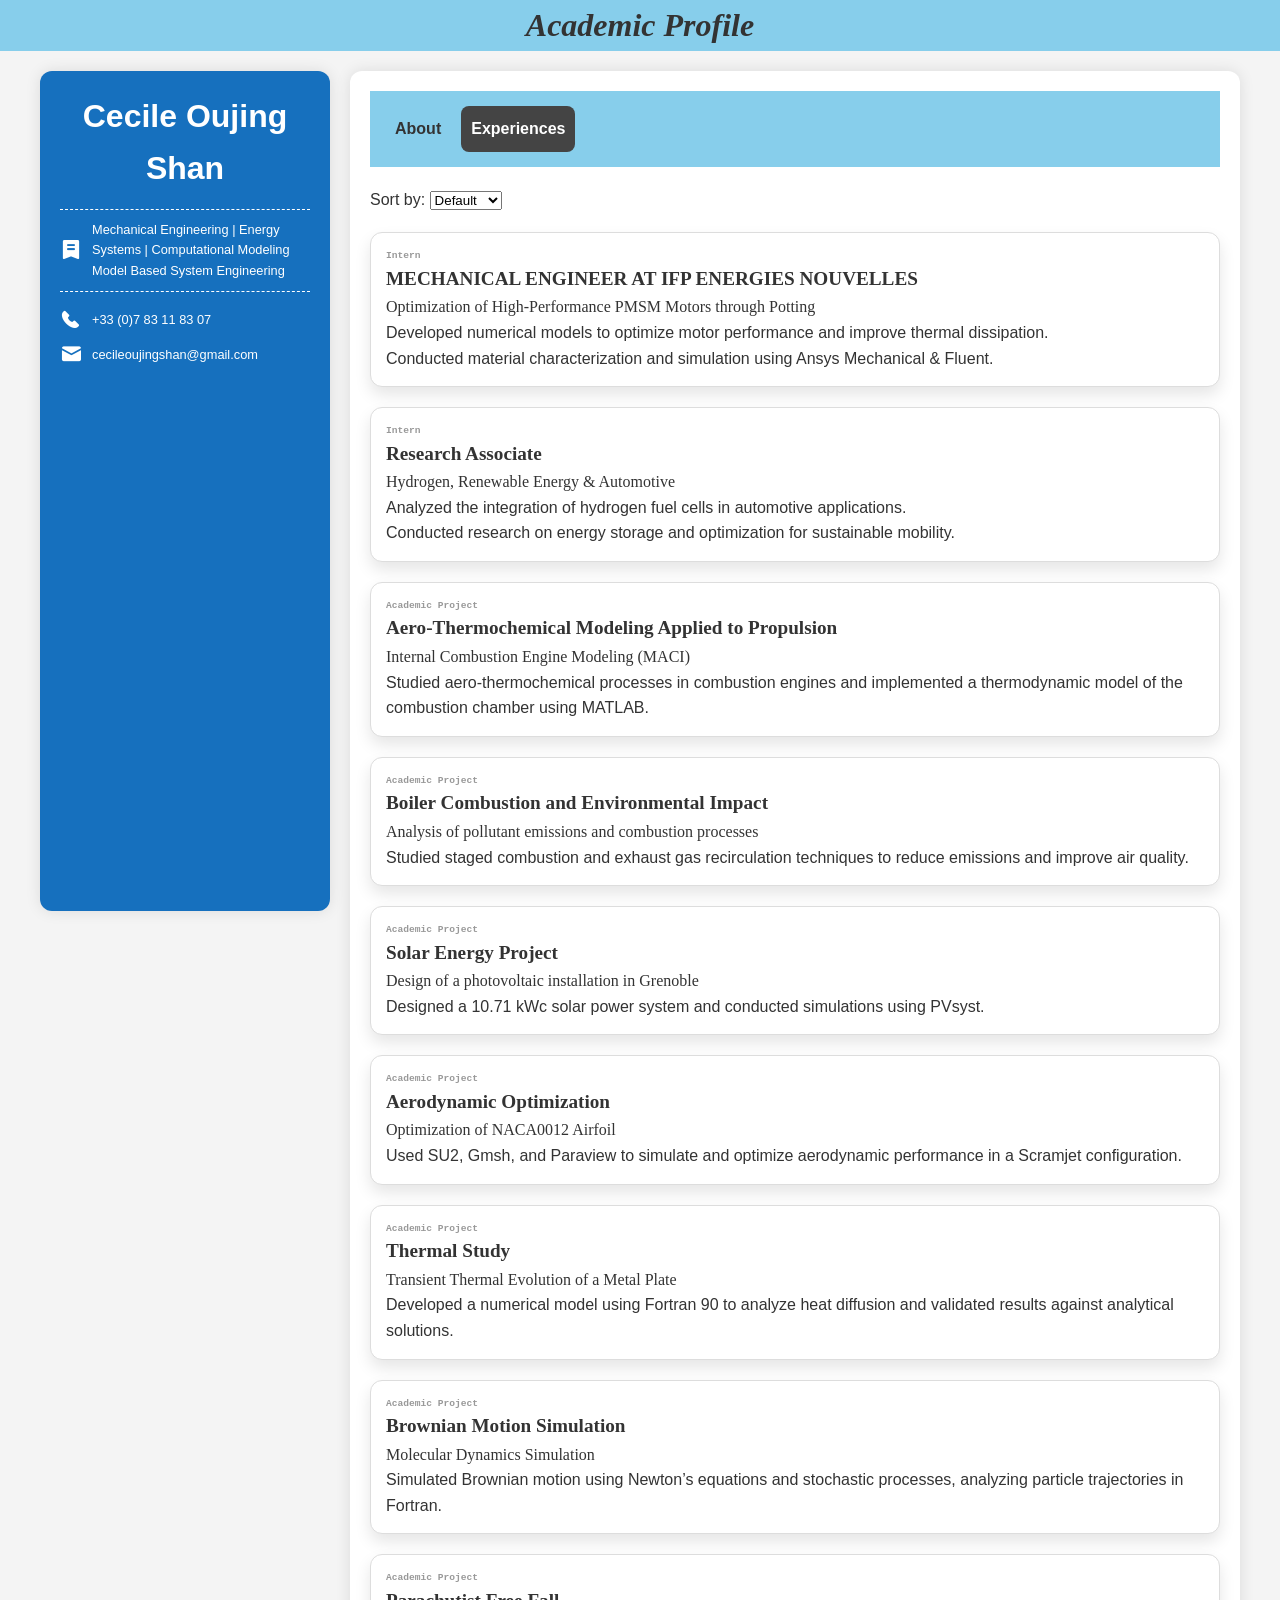
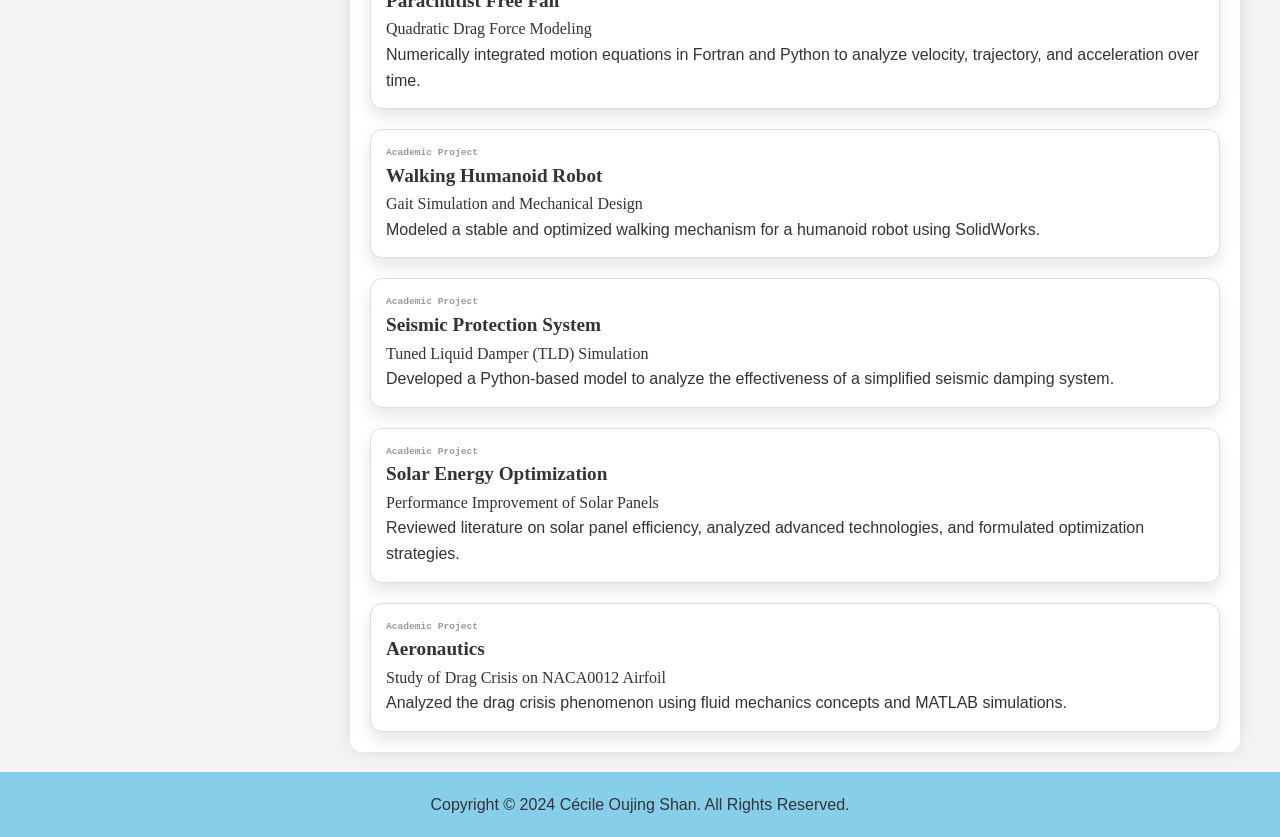
==== experiences.html @ 818da2b6 "Update experiences.html" ====
<!DOCTYPE html>
<html lang="en">
<head>
    <meta charset="UTF-8">
    <link rel="stylesheet" href="./iconfont.css">
    <meta name="viewport" content="width=device-width, initial-scale=1.0">
    <link rel="stylesheet" href="styles.css">
    <title>Experiences - My GitHub Portfolio</title>
    <style>
        /* Resetting some styles for better compatibility */
        body, h1, p, a, ul {
            margin: 0;
            padding: 0;
            box-sizing: border-box;
        }

        body {
            font-family: Arial, sans-serif;
            background-color: #f4f4f4;
            color: #333333;
            line-height: 1.6;
        }

        header {
            background: #87CEEB;
            color: #333333;
            padding: 0px;
            text-align: center;
            font-family: 'Times New Roman', Times, serif;
            font-style: italic;
        }

        .container {
            max-width: 1200px;
            margin: 20px auto;
            display: flex;
            gap: 20px;
            align-items: flex-start;
        }

        .sidebar-container {
            width: 250px;
            min-height: 800px;
            padding: 20px;
            background: #1670be;
            box-shadow: 0 0 15px rgba(0, 0, 0, 0.1);
            border-radius: 12px;
            position: sticky;
            top: 20px;
            flex-shrink: 0;
            color: white;
        }

        .content-wrapper {
            flex-grow: 1;
            display: flex;
            flex-direction: column;
            gap: 20px;
        }

        .content-container {
            flex-grow: 1;
            padding: 20px;
            background: #fff;
            box-shadow: 0 0 15px rgba(0, 0, 0, 0.1);
            border-radius: 12px;
            display: flex;
            flex-direction: column;
        }

        .navigation {
            background: #87CEEB;
            padding: 15px;
            text-align: left;
            margin-bottom: 20px;
            display: flex;
            gap: 10px;
        }

        .navigation a {
            color: #333;
            text-decoration: none;
            padding: 10px;
            border-radius: 8px;
            font-weight: bold;
            transition: background-color 0.3s, color 0.3s;
        }

        .navigation a.active {
            background-color: #444444;
            color: #fff;
        }

        .navigation a:hover {
            background-color: #999;
            color: #fff;
        }

        .dropdown {
            margin-bottom: 20px;
        }

        .profile {
            text-align: center;
        }

        .contact-info {
            margin-top: 15px;
            text-align: left;
            border-top: 1px dashed white;
            padding-top: 10px;
        }

        .contact-info p {
            display: flex;
            align-items: center;
            font-size: 0.8em;
            color: white;
        }

        .contact-info p:nth-last-child(3) {
            border-bottom: 1px dashed white;
            padding-bottom: 10px;
            margin-bottom: 10px;
        }

        .experiences {
            display: flex;
            flex-direction: column;
            gap: 20px;
        }

        .experience-card {
            background: #fff;
            padding: 15px;
            border: 1px solid #dddddd;
            border-radius: 12px;
            box-shadow: 0 8px 16px rgba(0, 0, 0, 0.1);
            transition: transform 0.3s ease, box-shadow 0.3s ease;
            text-align: left;
        }

        .experience-card:hover {
            transform: scale(1.05) translateY(-5px);
            box-shadow: 0 15px 30px rgba(0, 0, 0, 0.2);
        }

        .type-label {
            font-weight: bold;
            font-size: 0.6em;
            color: #999;
            font-family: 'Courier New', Courier, monospace;
            margin-bottom: 0px;
            display: block;
        }
        
        .experience-card-title {
            font-weight: bold;
            font-size: 1.2em;
            font-family: Cambria, Cochin, Georgia, Times, 'Times New Roman', serif;
        }

        .experience-card-content {
            font-size: 1em;
            font-family:'Times New Roman', Times, serif;
        }

        footer {
            background: #87CEEB;
            color: #333333;
            text-align: center;
            margin-top: 20px;
            padding: 20px;
        }
    </style>
</head>
<body>
    <header>
        <h1>Academic Profile</h1>
    </header>

    <div class="container">
        <div class="sidebar-container">
            <div class="profile">
                <h1>Cecile Oujing Shan</h1>
                <div class="contact-info">
                    <p><span class="iconfont icon-major" style="margin-right: 10px;"></span> Mechanical Engineering | Energy Systems | Computational Modeling <br> Model Based System Engineering </p>
                    <p><span class="iconfont icon-phone" style="margin-right: 10px;"></span> +33 (0)7 83 11 83 07</p>
                    <p><span class="iconfont icon-email" style="margin-right: 10px;"></span> cecileoujingshan@gmail.com</p>
                </div>
            </div>
        </div>
        <div class="content-container">
            <div class="navigation">
                <a href="index.html">About</a>
                <a href="experiences.html" class="active">Experiences</a>
            </div>
            <div class="dropdown">
                <label for="sortOptions">Sort by:</label>
                <select id="sortOptions">
                    <option value="default">Default</option>
                    <option value="type">Type</option>
                    <option value="title-asc">Title A-Z</option>
                    <option value="title-desc">Title Z-A</option>
                </select>
            </div>
            <div class="experiences">
                <a href="https://github.com/satori-sys/Academic-Profile/blob/main/02_Experiences%20IFPEN.md" target="_blank" style="text-decoration: none; color: inherit;">
                    <div class="experience-card">
                        <span class="type-label">Intern</span>
                        <span class="experience-card-title">MECHANICAL ENGINEER AT IFP ENERGIES NOUVELLES</span>
                        <p><span class="experience-card-content">Optimization of High-Performance PMSM Motors through Potting</span></p>
                        <p>Developed numerical models to optimize motor performance and improve thermal dissipation.</p>
                        <p>Conducted material characterization and simulation using Ansys Mechanical & Fluent.</p>
                    </div>
                </a>
                <a href="https://github.com/satori-sys/Academic-Profile/blob/main/03_Experience%20ITG%20consulting.md" target="_blank" style="text-decoration: none; color: inherit;">
                    <div class="experience-card">
                        <span class="type-label">Intern</span>
                        <span class="experience-card-title">Research Associate</span>
                        <p><span class="experience-card-content"> Hydrogen, Renewable Energy & Automotive </span></p>
                        <p>Analyzed the integration of hydrogen fuel cells in automotive applications.</p>
                        <p>Conducted research on energy storage and optimization for sustainable mobility.</p>
                    </div>
                </a>
              
    <a href="https://github.com/satori-sys/Academic-Profile/blob/main/03_Projets%20acad%C3%A9miques.md" target="_blank" style="text-decoration: none; color: inherit;">
        <div class="experience-card">
            <span class="type-label">Academic Project</span>
            <span class="experience-card-title">Aero-Thermochemical Modeling Applied to Propulsion</span>
            <p><span class="experience-card-content">Internal Combustion Engine Modeling (MACI)</span></p>
            <p>Studied aero-thermochemical processes in combustion engines and implemented a thermodynamic model of the combustion chamber using MATLAB.</p>
        </div>
    </a>

    <a href="https://github.com/satori-sys/Academic-Profile/blob/main/03_Projets%20acad%C3%A9miques.md" target="_blank" style="text-decoration: none; color: inherit;">
        <div class="experience-card">
            <span class="type-label">Academic Project</span>
            <span class="experience-card-title">Boiler Combustion and Environmental Impact</span>
            <p><span class="experience-card-content">Analysis of pollutant emissions and combustion processes</span></p>
            <p>Studied staged combustion and exhaust gas recirculation techniques to reduce emissions and improve air quality.</p>
        </div>
    </a>

    <a href="https://github.com/satori-sys/Academic-Profile/blob/main/03_Projets%20acad%C3%A9miques.md" target="_blank" style="text-decoration: none; color: inherit;">
        <div class="experience-card">
            <span class="type-label">Academic Project</span>
            <span class="experience-card-title">Solar Energy Project</span>
            <p><span class="experience-card-content">Design of a photovoltaic installation in Grenoble</span></p>
            <p>Designed a 10.71 kWc solar power system and conducted simulations using PVsyst.</p>
        </div>
    </a>

    <a href="https://github.com/satori-sys/Academic-Profile/blob/main/03_Projets%20acad%C3%A9miques.md" target="_blank" style="text-decoration: none; color: inherit;">
        <div class="experience-card">
            <span class="type-label">Academic Project</span>
            <span class="experience-card-title">Aerodynamic Optimization</span>
            <p><span class="experience-card-content">Optimization of NACA0012 Airfoil</span></p>
            <p>Used SU2, Gmsh, and Paraview to simulate and optimize aerodynamic performance in a Scramjet configuration.</p>
        </div>
    </a>

    <a href="https://github.com/satori-sys/Academic-Profile/blob/main/03_Projets%20acad%C3%A9miques.md" target="_blank" style="text-decoration: none; color: inherit;">
        <div class="experience-card">
            <span class="type-label">Academic Project</span>
            <span class="experience-card-title">Thermal Study</span>
            <p><span class="experience-card-content">Transient Thermal Evolution of a Metal Plate</span></p>
            <p>Developed a numerical model using Fortran 90 to analyze heat diffusion and validated results against analytical solutions.</p>
        </div>
    </a>

    <a href="https://github.com/satori-sys/Academic-Profile/blob/main/03_Projets%20acad%C3%A9miques.md" target="_blank" style="text-decoration: none; color: inherit;">
        <div class="experience-card">
            <span class="type-label">Academic Project</span>
            <span class="experience-card-title">Brownian Motion Simulation</span>
            <p><span class="experience-card-content">Molecular Dynamics Simulation</span></p>
            <p>Simulated Brownian motion using Newton’s equations and stochastic processes, analyzing particle trajectories in Fortran.</p>
        </div>
    </a>

    <a href="https://github.com/satori-sys/Academic-Profile/blob/main/03_Projets%20acad%C3%A9miques.md" target="_blank" style="text-decoration: none; color: inherit;">
        <div class="experience-card">
            <span class="type-label">Academic Project</span>
            <span class="experience-card-title">Parachutist Free Fall</span>
            <p><span class="experience-card-content">Quadratic Drag Force Modeling</span></p>
            <p>Numerically integrated motion equations in Fortran and Python to analyze velocity, trajectory, and acceleration over time.</p>
        </div>
    </a>

    <a href="https://github.com/satori-sys/Academic-Profile/blob/main/03_Projets%20acad%C3%A9miques.md" target="_blank" style="text-decoration: none; color: inherit;">
        <div class="experience-card">
            <span class="type-label">Academic Project</span>
            <span class="experience-card-title">Walking Humanoid Robot</span>
            <p><span class="experience-card-content">Gait Simulation and Mechanical Design</span></p>
            <p>Modeled a stable and optimized walking mechanism for a humanoid robot using SolidWorks.</p>
        </div>
    </a>

    <a href="https://github.com/satori-sys/Academic-Profile/blob/main/03_Projets%20acad%C3%A9miques.md" target="_blank" style="text-decoration: none; color: inherit;">
        <div class="experience-card">
            <span class="type-label">Academic Project</span>
            <span class="experience-card-title">Seismic Protection System</span>
            <p><span class="experience-card-content">Tuned Liquid Damper (TLD) Simulation</span></p>
            <p>Developed a Python-based model to analyze the effectiveness of a simplified seismic damping system.</p>
        </div>
    </a>

    <a href="https://github.com/satori-sys/Academic-Profile/blob/main/03_Projets%20acad%C3%A9miques.md" target="_blank" style="text-decoration: none; color: inherit;">
        <div class="experience-card">
            <span class="type-label">Academic Project</span>
            <span class="experience-card-title">Solar Energy Optimization</span>
            <p><span class="experience-card-content">Performance Improvement of Solar Panels</span></p>
            <p>Reviewed literature on solar panel efficiency, analyzed advanced technologies, and formulated optimization strategies.</p>
        </div>
    </a>

    <a href="https://github.com/satori-sys/Academic-Profile/blob/main/03_Projets%20acad%C3%A9miques.md" target="_blank" style="text-decoration: none; color: inherit;">
        <div class="experience-card">
            <span class="type-label">Academic Project</span>
            <span class="experience-card-title">Aeronautics</span>
            <p><span class="experience-card-content">Study of Drag Crisis on NACA0012 Airfoil</span></p>
            <p>Analyzed the drag crisis phenomenon using fluid mechanics concepts and MATLAB simulations.</p>
        </div>
    </a>
                <!-- Add more experiences here -->
</div>
        </div>
    </div>

    <footer>
        <p>Copyright &copy; 2024 Cécile Oujing Shan. All Rights Reserved.</p>
    </footer>

    <script>
        const experienceCards = Array.from(document.querySelectorAll('.experience-card'));
        const originalOrder = [...experienceCards]; // 
        
        document.getElementById('sortOptions').addEventListener('change', function() {
            const sortValue = this.value;
    
            let sortedCards;
    
            switch (sortValue) {
                case 'title-asc':
                    sortedCards = experienceCards.sort((a, b) => {
                        const titleA = a.querySelector('.experience-card-title').textContent.trim().toLowerCase();
                        const titleB = b.querySelector('.experience-card-title').textContent.trim().toLowerCase();
                        return titleA.localeCompare(titleB); // 
                    });
                    break;
    
                case 'title-desc':
                    sortedCards = experienceCards.sort((a, b) => {
                        const titleA = a.querySelector('.experience-card-title').textContent.trim().toLowerCase();
                        const titleB = b.querySelector('.experience-card-title').textContent.trim().toLowerCase();
                        return titleB.localeCompare(titleA); // 
                    });
                    break;
    
                case 'type':
                    sortedCards = experienceCards.sort((a, b) => {
                        const typeA = a.querySelector('.type-label').textContent.trim();
                        const typeB = b.querySelector('.type-label').textContent.trim();
                        return typeA.localeCompare(typeB);
                    });
                    break;
    
                case 'default':
                default:
                    sortedCards = originalOrder; // 
                    break;
            }
    
            const experiencesContainer = document.querySelector('.experiences');
            experiencesContainer.innerHTML = '';
            sortedCards.forEach(card => experiencesContainer.appendChild(card.parentElement));
        });
    </script>    
    
</body>
</html>
---- iconfont.css ----
@font-face {
  font-family: "iconfont"; /* Project id  */
  src: url('iconfont.ttf?t=1730293900936') format('truetype');
}

.iconfont {
  font-family: "iconfont" !important;
  font-size: 22px;
  font-style: normal;
  -webkit-font-smoothing: antialiased;
  -moz-osx-font-smoothing: grayscale;
}

.icon-phone:before {
  content: "\e96c";
}

.icon-email:before {
  content: "\e68e";
}

.icon-major:before {
  content: "\e665";
}
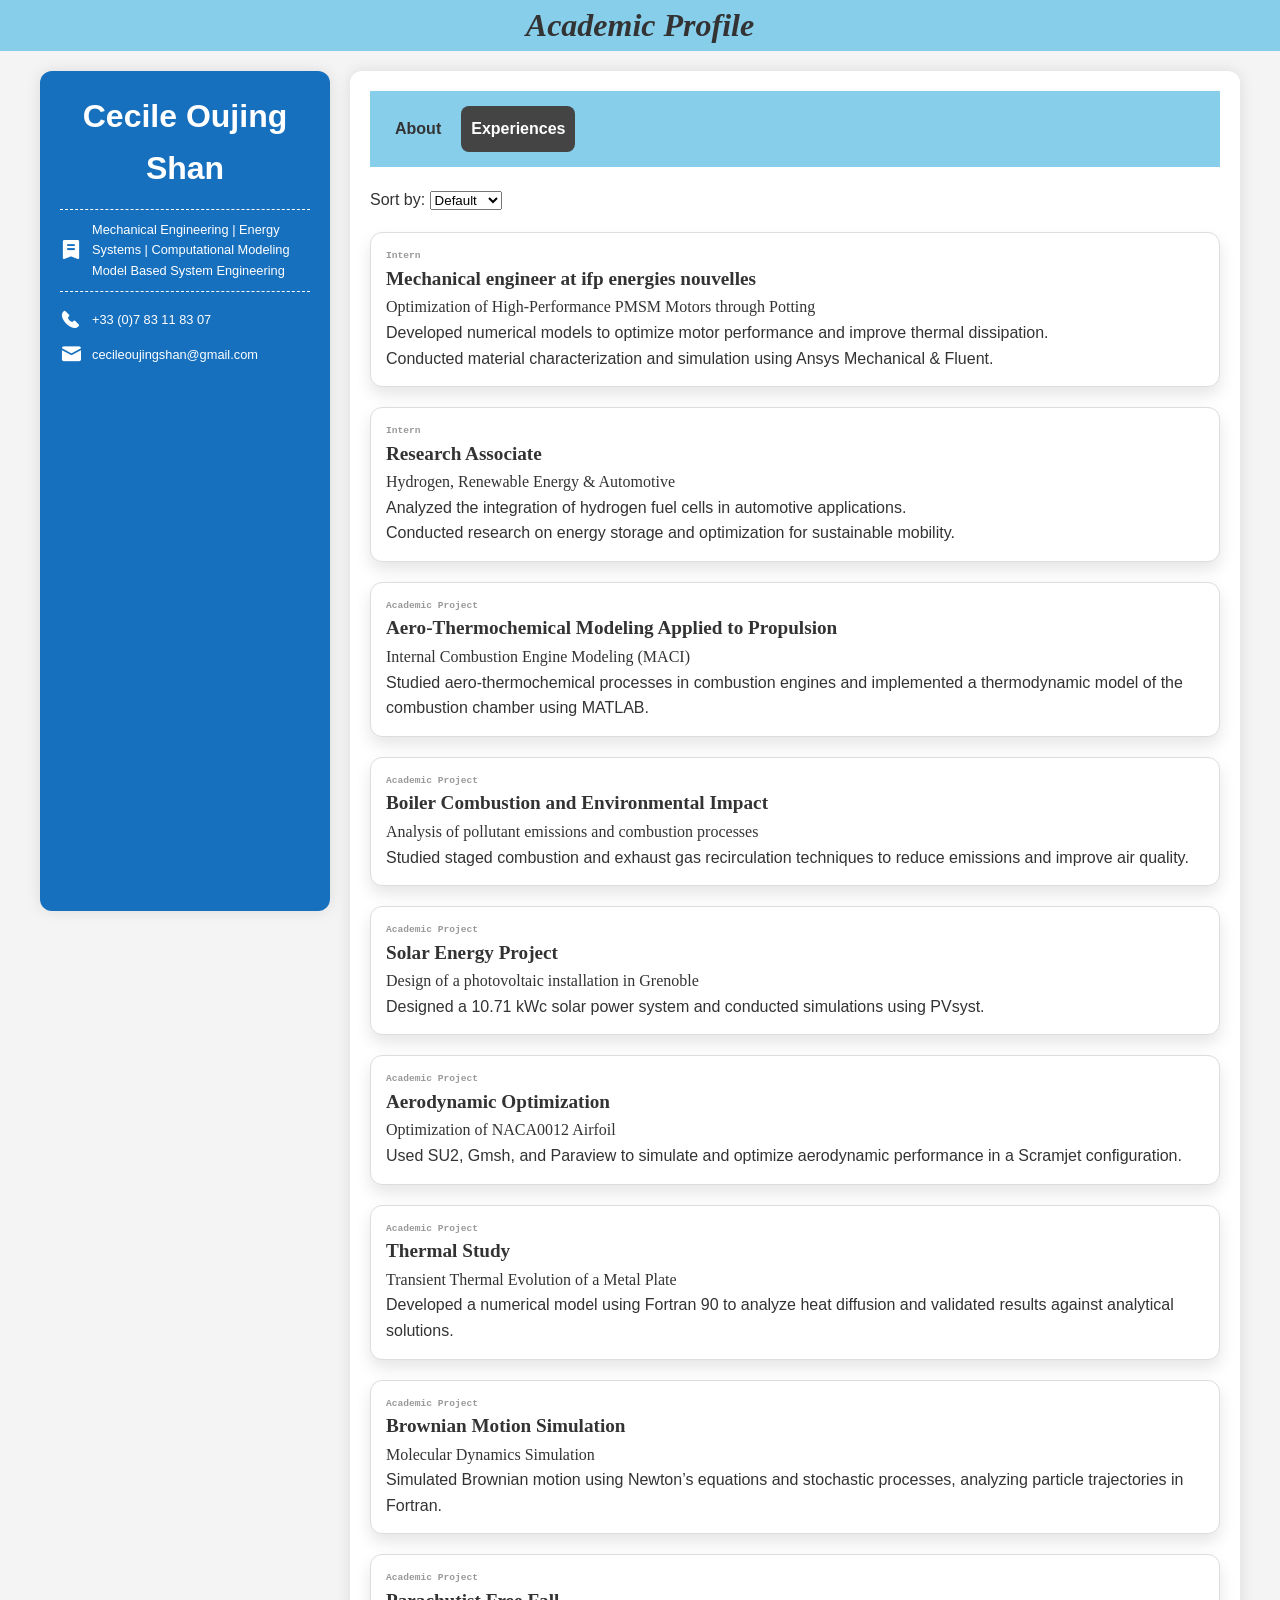
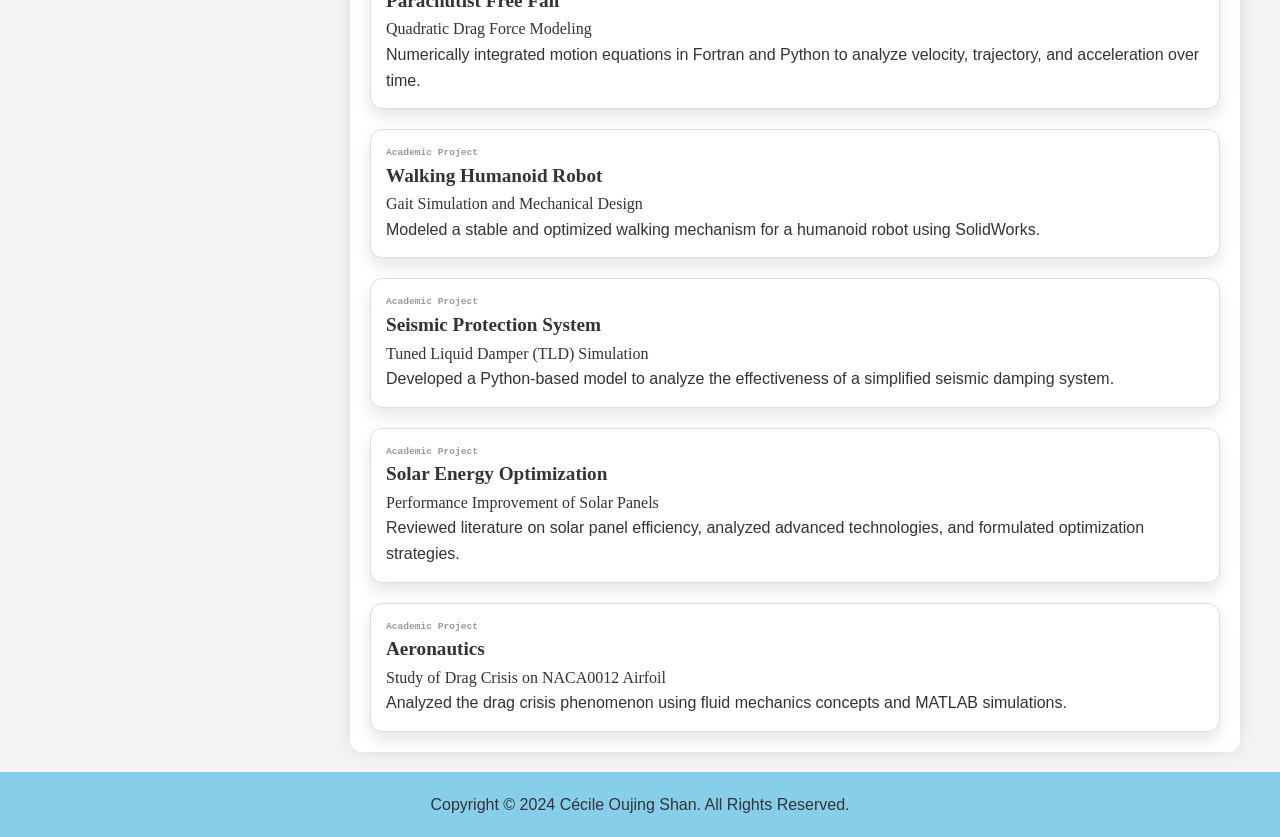
==== commit 50aa6d6d: "Update experiences.html" ====
--- a/experiences.html
+++ b/experiences.html
@@ -208,7 +208,7 @@
                 <a href="https://github.com/satori-sys/Academic-Profile/blob/main/02_Experiences%20IFPEN.md" target="_blank" style="text-decoration: none; color: inherit;">
                     <div class="experience-card">
                         <span class="type-label">Intern</span>
-                        <span class="experience-card-title">MECHANICAL ENGINEER AT IFP ENERGIES NOUVELLES</span>
+                        <span class="experience-card-title">Mechanical engineer at ifp energies nouvelles</span>
                         <p><span class="experience-card-content">Optimization of High-Performance PMSM Motors through Potting</span></p>
                         <p>Developed numerical models to optimize motor performance and improve thermal dissipation.</p>
                         <p>Conducted material characterization and simulation using Ansys Mechanical & Fluent.</p>
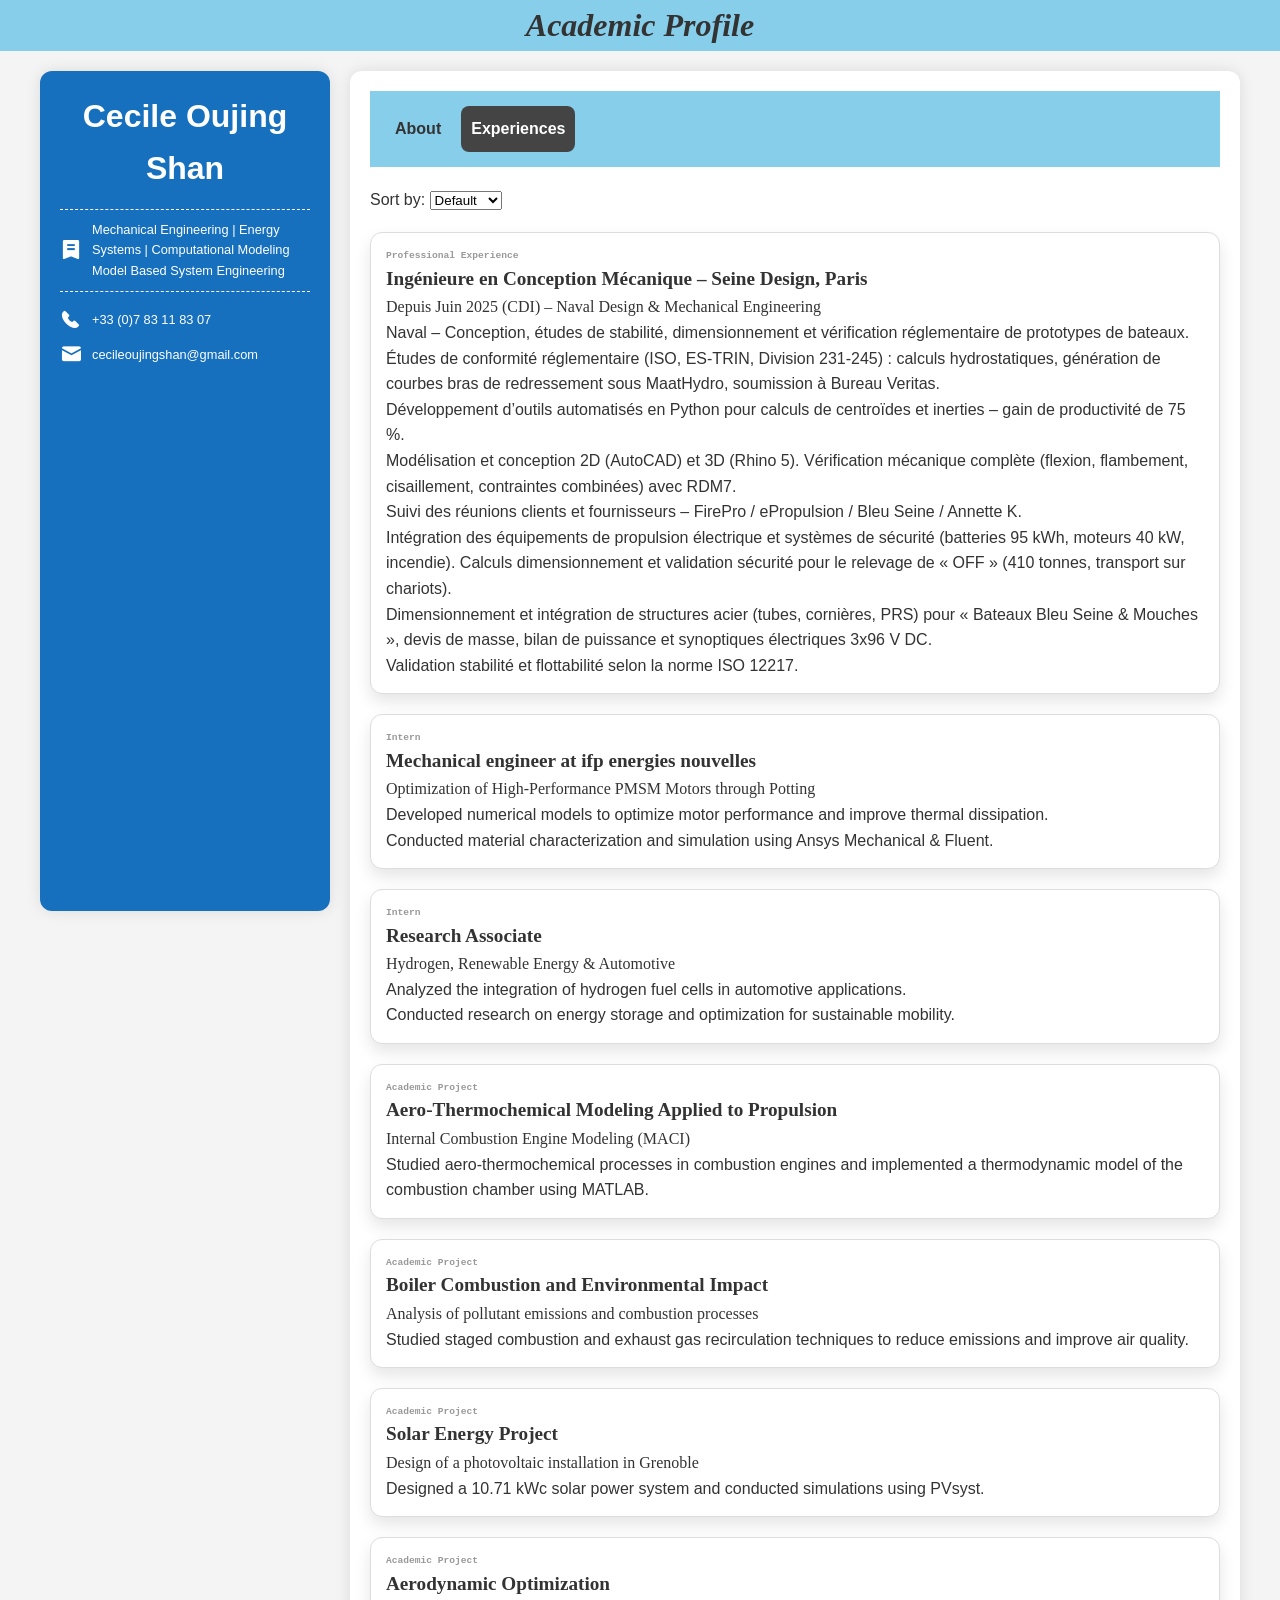
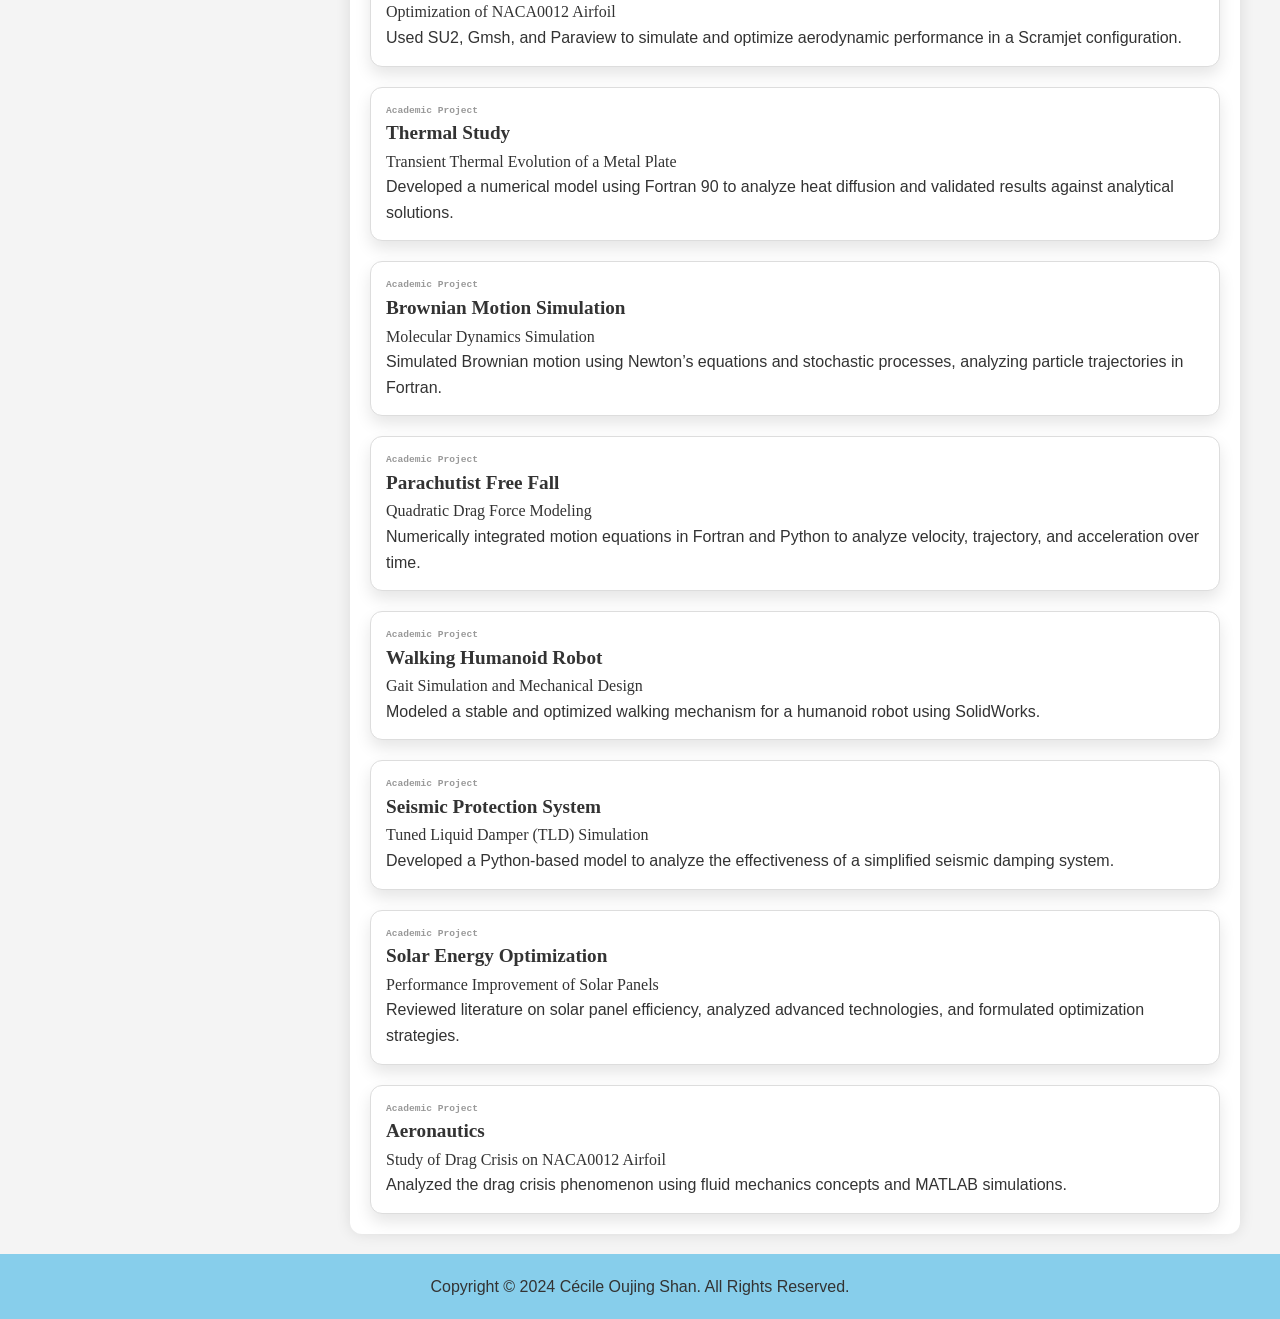
==== commit 988403a3: "Update experiences.html" ====
--- a/experiences.html
+++ b/experiences.html
@@ -205,7 +205,25 @@
                 </select>
             </div>
             <div class="experiences">
-                <a href="https://github.com/satori-sys/Academic-Profile/blob/main/02_Experiences%20IFPEN.md" target="_blank" style="text-decoration: none; color: inherit;">
+                <!-- Seine Design Experience -->
+                <a href="#" target="_blank" style="text-decoration: none; color: inherit;">
+                    <div class="experience-card">
+                        <span class="type-label">Professional Experience</span>
+                        <span class="experience-card-title">Ingénieure en Conception Mécanique – Seine Design, Paris</span>
+                        <p><span class="experience-card-content">Depuis Juin 2025 (CDI) – Naval Design & Mechanical Engineering</span></p>
+                        <p>Naval – Conception, études de stabilité, dimensionnement et vérification réglementaire de prototypes de bateaux.</p>
+                        <p>Études de conformité réglementaire (ISO, ES-TRIN, Division 231-245) : calculs hydrostatiques, génération de courbes bras de redressement sous MaatHydro, soumission à Bureau Veritas.</p>
+                        <p>Développement d’outils automatisés en Python pour calculs de centroïdes et inerties – gain de productivité de 75 %.</p>
+                        <p>Modélisation et conception 2D (AutoCAD) et 3D (Rhino 5). Vérification mécanique complète (flexion, flambement, cisaillement, contraintes combinées) avec RDM7.</p>
+                        <p>Suivi des réunions clients et fournisseurs – FirePro / ePropulsion / Bleu Seine / Annette K.</p>
+                        <p>Intégration des équipements de propulsion électrique et systèmes de sécurité (batteries 95 kWh, moteurs 40 kW, incendie). Calculs dimensionnement et validation sécurité pour le relevage de « OFF » (410 tonnes, transport sur chariots).</p>
+                        <p>Dimensionnement et intégration de structures acier (tubes, cornières, PRS) pour « Bateaux Bleu Seine & Mouches », devis de masse, bilan de puissance et synoptiques électriques 3x96 V DC.</p>
+                        <p>Validation stabilité et flottabilité selon la norme ISO 12217.</p>
+                    </div>
+                </a>
+
+                <!-- Add more experiences here -->
+                <a href="https://github.com/satori-sys/Academic-Profile/blob/main/01_IFPEN.md" target="_blank" style="text-decoration: none; color: inherit;">
                     <div class="experience-card">
                         <span class="type-label">Intern</span>
                         <span class="experience-card-title">Mechanical engineer at ifp energies nouvelles</span>
@@ -214,7 +232,7 @@
                         <p>Conducted material characterization and simulation using Ansys Mechanical & Fluent.</p>
                     </div>
                 </a>
-                <a href="https://github.com/satori-sys/Academic-Profile/blob/main/03_Experience%20ITG%20consulting.md" target="_blank" style="text-decoration: none; color: inherit;">
+                <a href="https://github.com/satori-sys/Academic-Profile/blob/main/02_ITG%20consulting.md" target="_blank" style="text-decoration: none; color: inherit;">
                     <div class="experience-card">
                         <span class="type-label">Intern</span>
                         <span class="experience-card-title">Research Associate</span>
@@ -224,7 +242,7 @@
                     </div>
                 </a>
               
-    <a href="https://github.com/satori-sys/Academic-Profile/blob/main/03_Projets%20acad%C3%A9miques.md" target="_blank" style="text-decoration: none; color: inherit;">
+    <a href="https://github.com/satori-sys/Academic-Profile/blob/main/03_Academic%20projects.md" target="_blank" style="text-decoration: none; color: inherit;">
         <div class="experience-card">
             <span class="type-label">Academic Project</span>
             <span class="experience-card-title">Aero-Thermochemical Modeling Applied to Propulsion</span>
@@ -233,7 +251,7 @@
         </div>
     </a>
 
-    <a href="https://github.com/satori-sys/Academic-Profile/blob/main/03_Projets%20acad%C3%A9miques.md" target="_blank" style="text-decoration: none; color: inherit;">
+    <a href="https://github.com/satori-sys/Academic-Profile/blob/main/03_Academic%20projects.md" target="_blank" style="text-decoration: none; color: inherit;">
         <div class="experience-card">
             <span class="type-label">Academic Project</span>
             <span class="experience-card-title">Boiler Combustion and Environmental Impact</span>
@@ -242,7 +260,7 @@
         </div>
     </a>
 
-    <a href="https://github.com/satori-sys/Academic-Profile/blob/main/03_Projets%20acad%C3%A9miques.md" target="_blank" style="text-decoration: none; color: inherit;">
+    <a href="https://github.com/satori-sys/Academic-Profile/blob/main/03_Academic%20projects.md" target="_blank" style="text-decoration: none; color: inherit;">
         <div class="experience-card">
             <span class="type-label">Academic Project</span>
             <span class="experience-card-title">Solar Energy Project</span>
@@ -251,7 +269,7 @@
         </div>
     </a>
 
-    <a href="https://github.com/satori-sys/Academic-Profile/blob/main/03_Projets%20acad%C3%A9miques.md" target="_blank" style="text-decoration: none; color: inherit;">
+    <a href="https://github.com/satori-sys/Academic-Profile/blob/main/03_Academic%20projects.md" target="_blank" style="text-decoration: none; color: inherit;">
         <div class="experience-card">
             <span class="type-label">Academic Project</span>
             <span class="experience-card-title">Aerodynamic Optimization</span>
@@ -260,7 +278,7 @@
         </div>
     </a>
 
-    <a href="https://github.com/satori-sys/Academic-Profile/blob/main/03_Projets%20acad%C3%A9miques.md" target="_blank" style="text-decoration: none; color: inherit;">
+    <a href="https://github.com/satori-sys/Academic-Profile/blob/main/03_Academic%20projects.md" target="_blank" style="text-decoration: none; color: inherit;">
         <div class="experience-card">
             <span class="type-label">Academic Project</span>
             <span class="experience-card-title">Thermal Study</span>
@@ -269,7 +287,7 @@
         </div>
     </a>
 
-    <a href="https://github.com/satori-sys/Academic-Profile/blob/main/03_Projets%20acad%C3%A9miques.md" target="_blank" style="text-decoration: none; color: inherit;">
+    <a href="https://github.com/satori-sys/Academic-Profile/blob/main/03_Academic%20projects.md" target="_blank" style="text-decoration: none; color: inherit;">
         <div class="experience-card">
             <span class="type-label">Academic Project</span>
             <span class="experience-card-title">Brownian Motion Simulation</span>
@@ -278,7 +296,7 @@
         </div>
     </a>
 
-    <a href="https://github.com/satori-sys/Academic-Profile/blob/main/03_Projets%20acad%C3%A9miques.md" target="_blank" style="text-decoration: none; color: inherit;">
+    <a href="https://github.com/satori-sys/Academic-Profile/blob/main/03_Academic%20projects.md" target="_blank" style="text-decoration: none; color: inherit;">
         <div class="experience-card">
             <span class="type-label">Academic Project</span>
             <span class="experience-card-title">Parachutist Free Fall</span>
@@ -287,7 +305,7 @@
         </div>
     </a>
 
-    <a href="https://github.com/satori-sys/Academic-Profile/blob/main/03_Projets%20acad%C3%A9miques.md" target="_blank" style="text-decoration: none; color: inherit;">
+    <a href="https://github.com/satori-sys/Academic-Profile/blob/main/03_Academic%20projects.md" target="_blank" style="text-decoration: none; color: inherit;">
         <div class="experience-card">
             <span class="type-label">Academic Project</span>
             <span class="experience-card-title">Walking Humanoid Robot</span>
@@ -296,7 +314,7 @@
         </div>
     </a>
 
-    <a href="https://github.com/satori-sys/Academic-Profile/blob/main/03_Projets%20acad%C3%A9miques.md" target="_blank" style="text-decoration: none; color: inherit;">
+    <a href="https://github.com/satori-sys/Academic-Profile/blob/main/03_Academic%20projects.md" target="_blank" style="text-decoration: none; color: inherit;">
         <div class="experience-card">
             <span class="type-label">Academic Project</span>
             <span class="experience-card-title">Seismic Protection System</span>
@@ -305,7 +323,7 @@
         </div>
     </a>
 
-    <a href="https://github.com/satori-sys/Academic-Profile/blob/main/03_Projets%20acad%C3%A9miques.md" target="_blank" style="text-decoration: none; color: inherit;">
+    <a href="https://github.com/satori-sys/Academic-Profile/blob/main/03_Academic%20projects.md" target="_blank" style="text-decoration: none; color: inherit;">
         <div class="experience-card">
             <span class="type-label">Academic Project</span>
             <span class="experience-card-title">Solar Energy Optimization</span>
@@ -314,7 +332,7 @@
         </div>
     </a>
 
-    <a href="https://github.com/satori-sys/Academic-Profile/blob/main/03_Projets%20acad%C3%A9miques.md" target="_blank" style="text-decoration: none; color: inherit;">
+    <a href="https://github.com/satori-sys/Academic-Profile/blob/main/03_Academic%20projects.md" target="_blank" style="text-decoration: none; color: inherit;">
         <div class="experience-card">
             <span class="type-label">Academic Project</span>
             <span class="experience-card-title">Aeronautics</span>
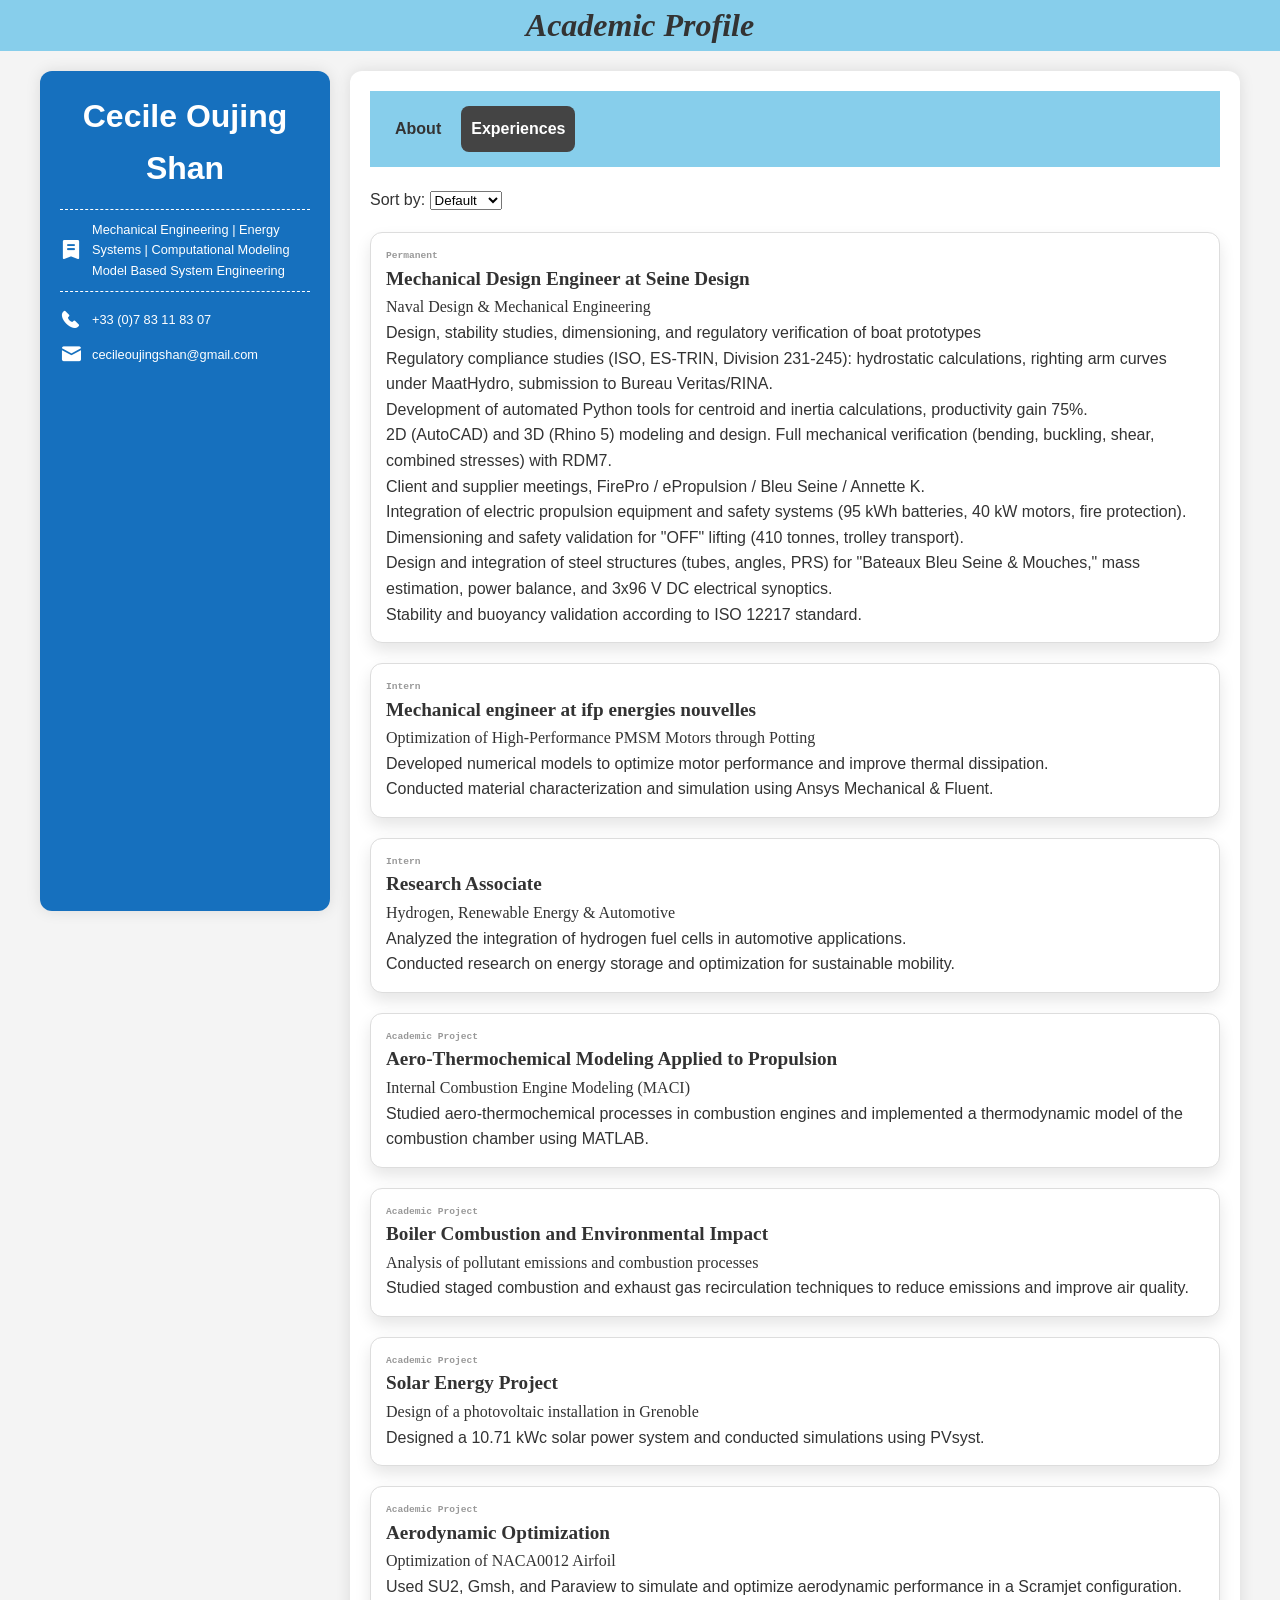
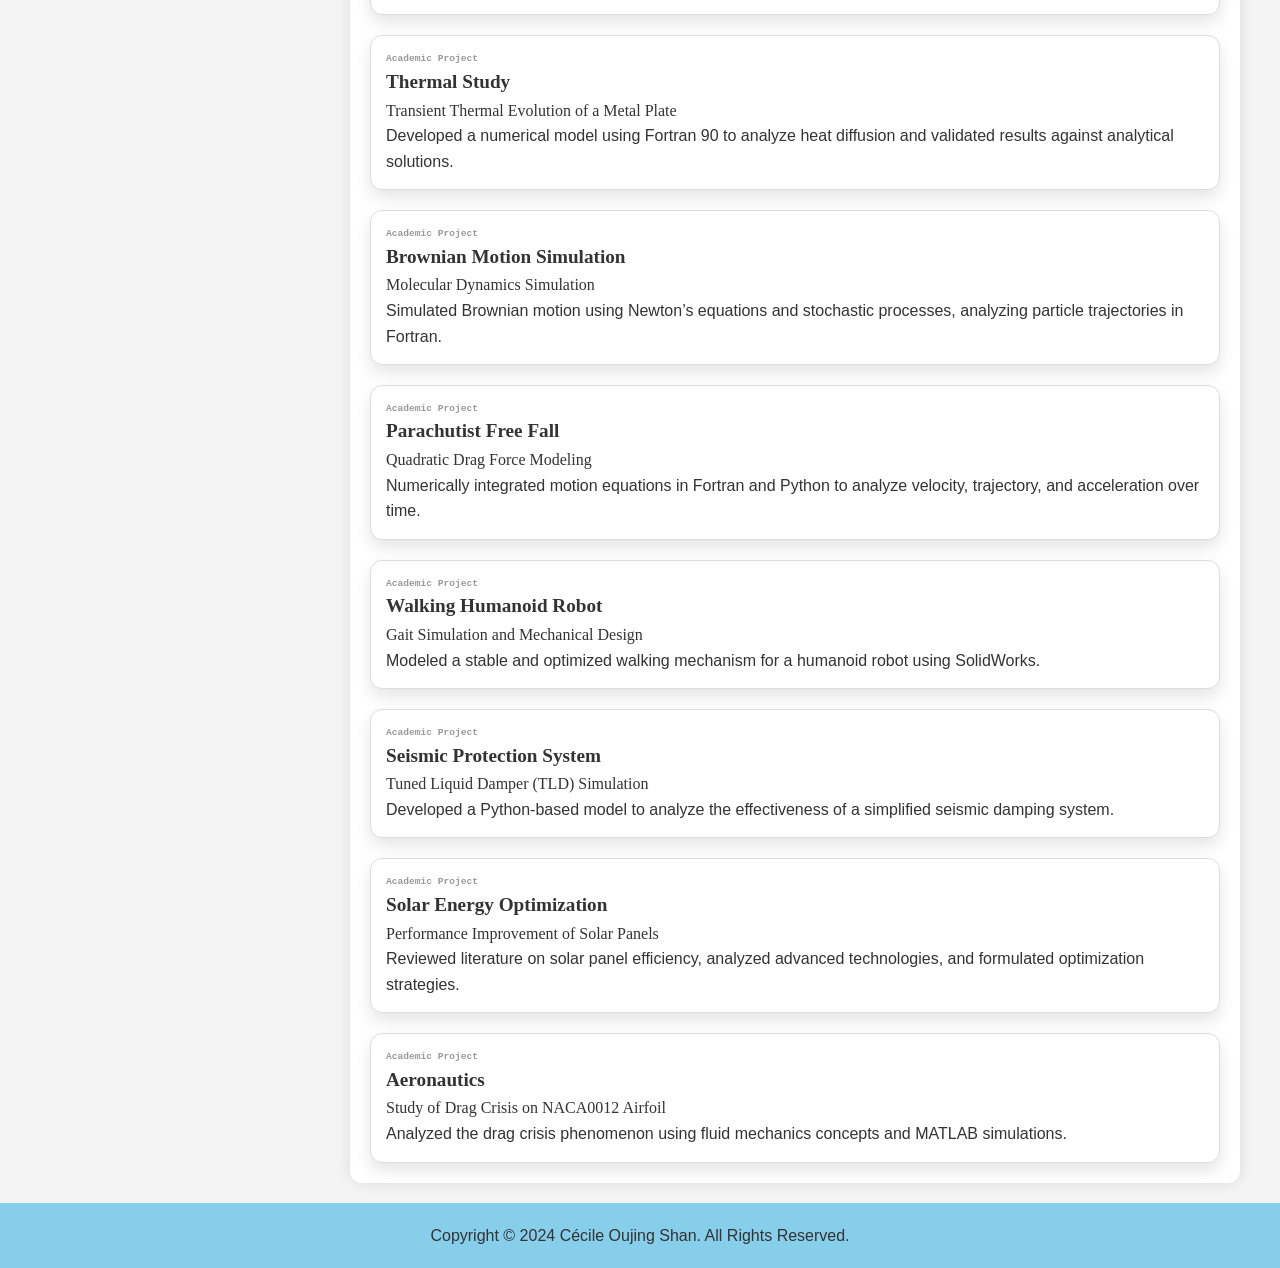
==== commit 87b0e7f6: "Update experiences.html" ====
--- a/experiences.html
+++ b/experiences.html
@@ -208,17 +208,17 @@
                 <!-- Seine Design Experience -->
                 <a href="#" target="_blank" style="text-decoration: none; color: inherit;">
                     <div class="experience-card">
-                        <span class="type-label">Professional Experience</span>
-                        <span class="experience-card-title">Ingénieure en Conception Mécanique – Seine Design, Paris</span>
-                        <p><span class="experience-card-content">Depuis Juin 2025 (CDI) – Naval Design & Mechanical Engineering</span></p>
-                        <p>Naval – Conception, études de stabilité, dimensionnement et vérification réglementaire de prototypes de bateaux.</p>
-                        <p>Études de conformité réglementaire (ISO, ES-TRIN, Division 231-245) : calculs hydrostatiques, génération de courbes bras de redressement sous MaatHydro, soumission à Bureau Veritas.</p>
-                        <p>Développement d’outils automatisés en Python pour calculs de centroïdes et inerties – gain de productivité de 75 %.</p>
-                        <p>Modélisation et conception 2D (AutoCAD) et 3D (Rhino 5). Vérification mécanique complète (flexion, flambement, cisaillement, contraintes combinées) avec RDM7.</p>
-                        <p>Suivi des réunions clients et fournisseurs – FirePro / ePropulsion / Bleu Seine / Annette K.</p>
-                        <p>Intégration des équipements de propulsion électrique et systèmes de sécurité (batteries 95 kWh, moteurs 40 kW, incendie). Calculs dimensionnement et validation sécurité pour le relevage de « OFF » (410 tonnes, transport sur chariots).</p>
-                        <p>Dimensionnement et intégration de structures acier (tubes, cornières, PRS) pour « Bateaux Bleu Seine & Mouches », devis de masse, bilan de puissance et synoptiques électriques 3x96 V DC.</p>
-                        <p>Validation stabilité et flottabilité selon la norme ISO 12217.</p>
+                        <span class="type-label">Permanent</span>
+                       <span class="experience-card-title">Mechanical Design Engineer at Seine Design</span>
+                        <p><span class="experience-card-content">Naval Design & Mechanical Engineering</span></p>
+                        <p>Design, stability studies, dimensioning, and regulatory verification of boat prototypes</p>
+                        <p>Regulatory compliance studies (ISO, ES-TRIN, Division 231-245): hydrostatic calculations, righting arm curves under MaatHydro, submission to Bureau Veritas/RINA.</p>
+                        <p>Development of automated Python tools for centroid and inertia calculations, productivity gain 75%.</p>
+                        <p>2D (AutoCAD) and 3D (Rhino 5) modeling and design. Full mechanical verification (bending, buckling, shear, combined stresses) with RDM7.</p>
+                        <p>Client and supplier meetings, FirePro / ePropulsion / Bleu Seine / Annette K.</p>
+                        <p>Integration of electric propulsion equipment and safety systems (95 kWh batteries, 40 kW motors, fire protection). Dimensioning and safety validation for "OFF" lifting (410 tonnes, trolley transport).</p>
+                        <p>Design and integration of steel structures (tubes, angles, PRS) for "Bateaux Bleu Seine & Mouches," mass estimation, power balance, and 3x96 V DC electrical synoptics.</p>
+                        <p>Stability and buoyancy validation according to ISO 12217 standard.</p>
                     </div>
                 </a>
 
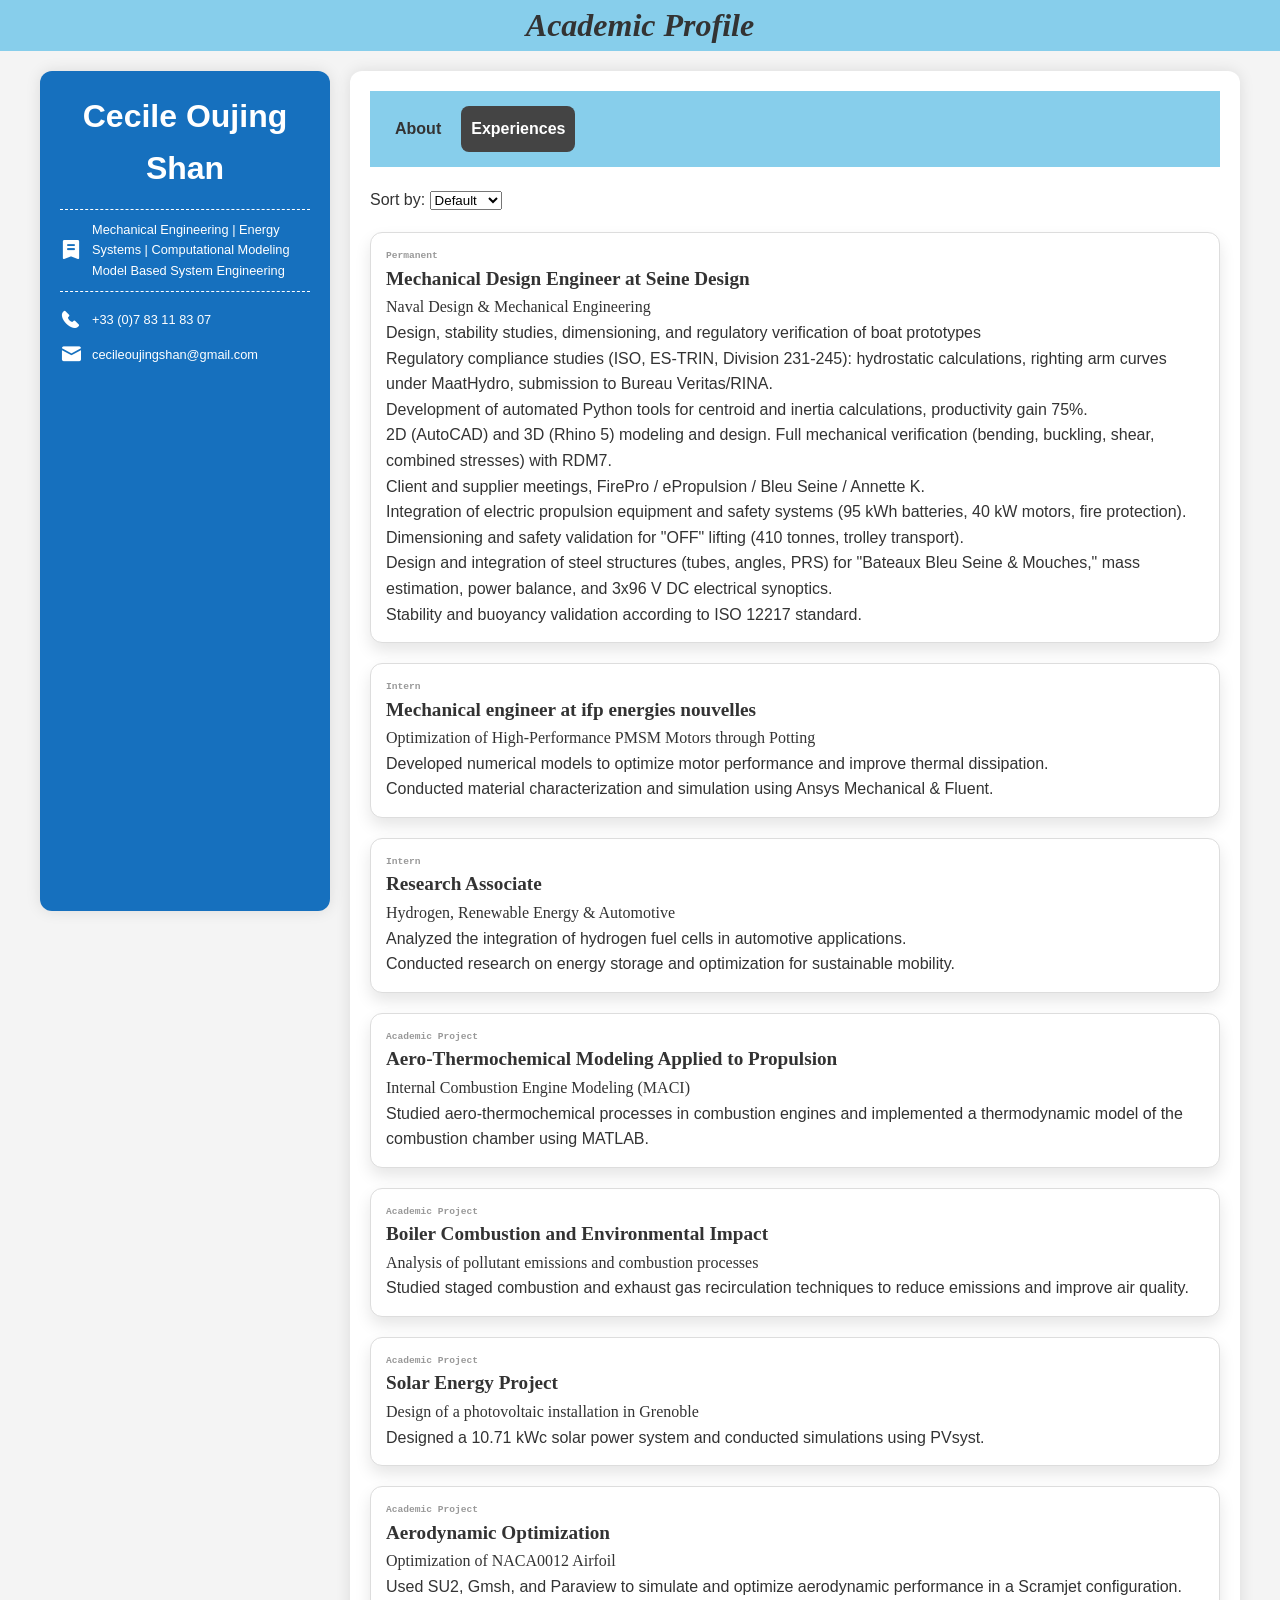
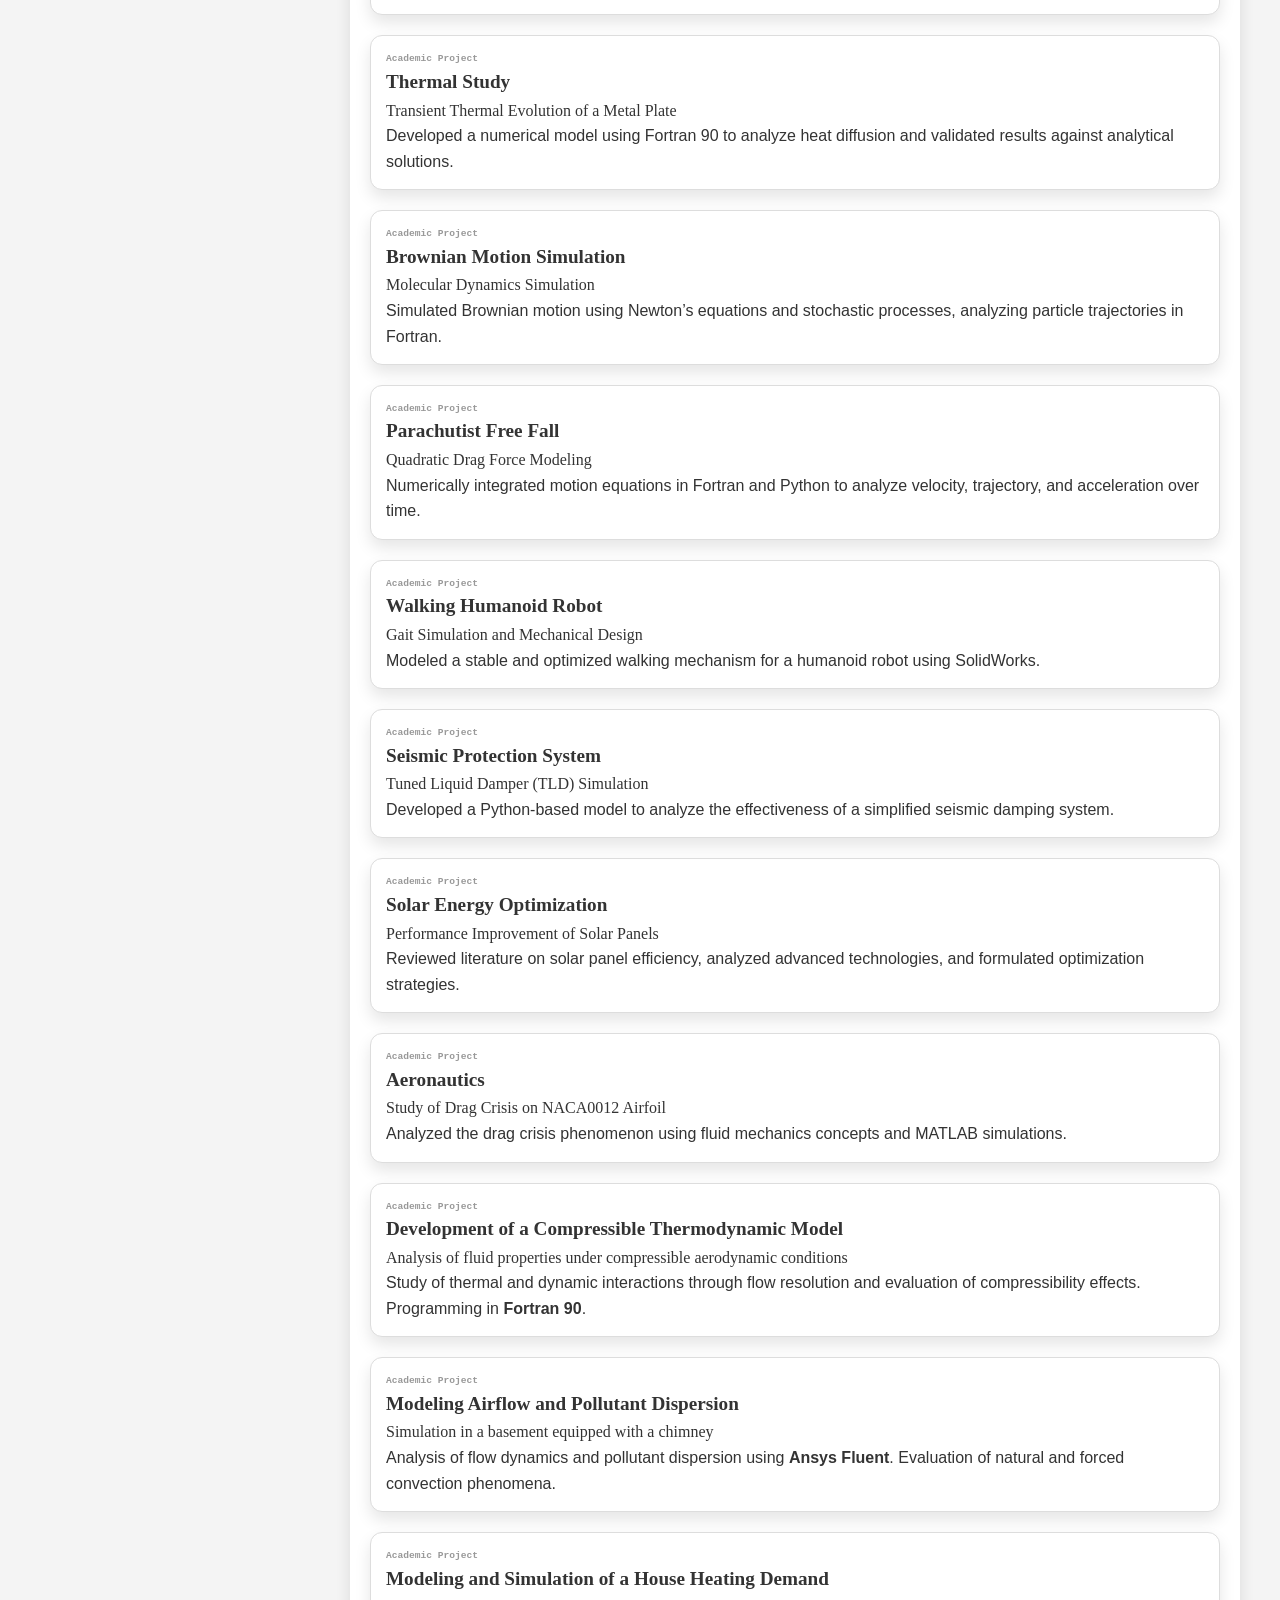
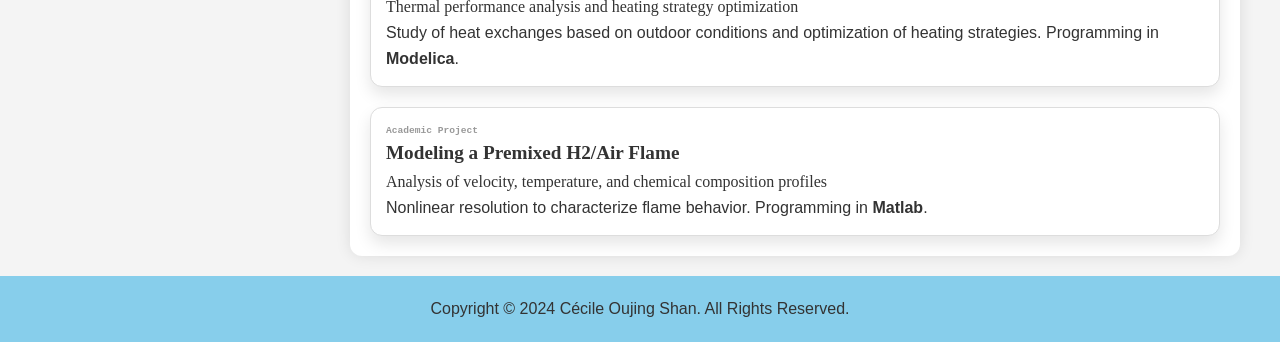
==== commit 8422868c: "Update experiences.html" ====
--- a/experiences.html
+++ b/experiences.html
@@ -340,6 +340,42 @@
             <p>Analyzed the drag crisis phenomenon using fluid mechanics concepts and MATLAB simulations.</p>
         </div>
     </a>
+
+                <a href="https://github.com/satori-sys/Academic-Profile/blob/main/04_CompressibleThermo.md" target="_blank" style="text-decoration: none; color: inherit;">
+    <div class="experience-card">
+        <span class="type-label">Academic Project</span>
+        <span class="experience-card-title">Development of a Compressible Thermodynamic Model</span>
+        <p><span class="experience-card-content">Analysis of fluid properties under compressible aerodynamic conditions</span></p>
+        <p>Study of thermal and dynamic interactions through flow resolution and evaluation of compressibility effects. Programming in <strong>Fortran 90</strong>.</p>
+    </div>
+</a>
+
+<a href="https://github.com/satori-sys/Academic-Profile/blob/main/04_FlowPollutant.md" target="_blank" style="text-decoration: none; color: inherit;">
+    <div class="experience-card">
+        <span class="type-label">Academic Project</span>
+        <span class="experience-card-title">Modeling Airflow and Pollutant Dispersion</span>
+        <p><span class="experience-card-content">Simulation in a basement equipped with a chimney</span></p>
+        <p>Analysis of flow dynamics and pollutant dispersion using <strong>Ansys Fluent</strong>. Evaluation of natural and forced convection phenomena.</p>
+    </div>
+</a>
+
+<a href="https://github.com/satori-sys/Academic-Profile/blob/main/04_HouseThermal.md" target="_blank" style="text-decoration: none; color: inherit;">
+    <div class="experience-card">
+        <span class="type-label">Academic Project</span>
+        <span class="experience-card-title">Modeling and Simulation of a House Heating Demand</span>
+        <p><span class="experience-card-content">Thermal performance analysis and heating strategy optimization</span></p>
+        <p>Study of heat exchanges based on outdoor conditions and optimization of heating strategies. Programming in <strong>Modelica</strong>.</p>
+    </div>
+</a>
+
+<a href="https://github.com/satori-sys/Academic-Profile/blob/main/04_H2AirFlame.md" target="_blank" style="text-decoration: none; color: inherit;">
+    <div class="experience-card">
+        <span class="type-label">Academic Project</span>
+        <span class="experience-card-title">Modeling a Premixed H2/Air Flame</span>
+        <p><span class="experience-card-content">Analysis of velocity, temperature, and chemical composition profiles</span></p>
+        <p>Nonlinear resolution to characterize flame behavior. Programming in <strong>Matlab</strong>.</p>
+    </div>
+</a>
                 <!-- Add more experiences here -->
 </div>
         </div>
